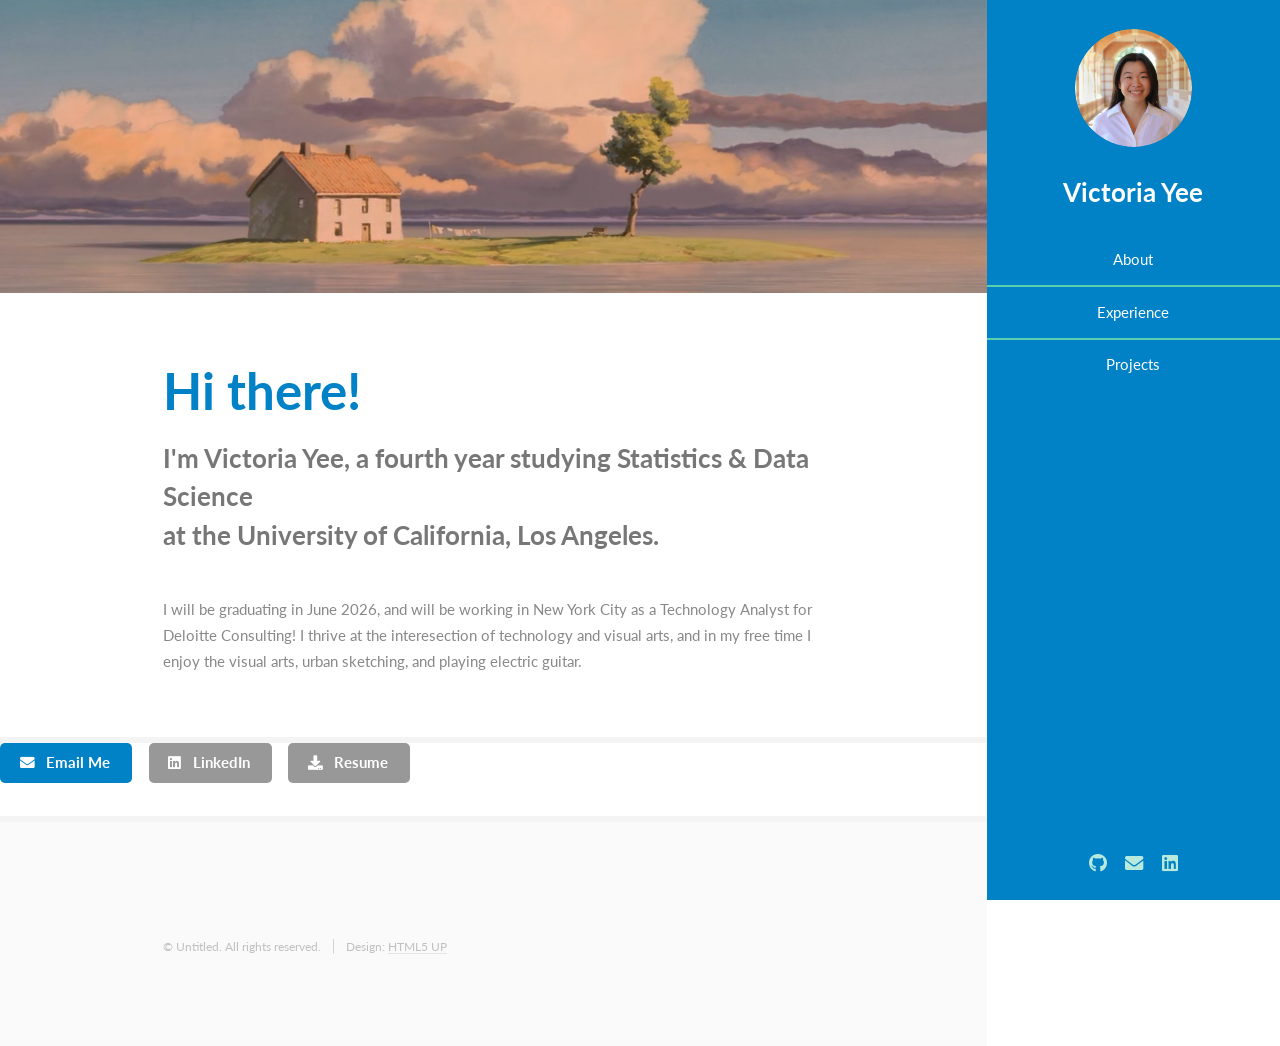
==== index.html @ 264a5ef3 "Refactor index.html structure and content" ====
<!DOCTYPE HTML>

<html>
	<head>
		<title>Victoria Yee</title>
		<meta charset="utf-8" />
		<meta name="viewport" content="width=device-width, initial-scale=1, user-scalable=no" />
		<link rel="stylesheet" href="assets/css/main.css" />
	</head>
	<body class="is-preload">

		<!-- Header -->
			<section id="header">
				<header>
					<span class="image avatar"><img src="images/ucla headshot.jpg" alt="" /></span>
					<h1 id="logo"><a href="#">Victoria Yee</a></h1>
					
				</header>
				<nav id="nav">
				    <ul>
				        <li><a href="index.html">About</a></li>
				        <li><a href="experience.html">Experience</a></li>
				        <li><a href="projects.html">Projects</a></li>
				    </ul>
				</nav>
				<footer>
    <ul class="icons">
        <li>
            <a href="https://github.com/victoria-yee" class="icon brands fa-github" target="_blank">
                <span class="label">GitHub</span>
            </a>
        </li>

        <li>
            <a href="mailto:vnyee16@g.ucla.edu" class="icon solid fa-envelope">
                <span class="label">Email</span>
            </a>
        </li>

        <li>
            <a href="https://www.linkedin.com/in/victorianicoleyee/" class="icon brands fa-linkedin" target="_blank">
                <span class="label">LinkedIn</span>
            </a>
        </li>
    </ul>
</footer>
			</section>

		<!-- Wrapper -->
			<div id="wrapper">

				<!-- Main -->
					<div id="main">

						<!-- One -->
							<section id="one">
								<div class="image main" data-position="center">
									<img src="images/house.png" alt="" />
								</div>
								<div class="container">
									<header class="major">
										<h2>Hi there!</h2>
										<p>I'm Victoria Yee, a fourth year studying Statistics & Data Science<br />
										at the University of California, Los Angeles. </p>
									</header>
									<p>I will be graduating in June 2026, and will be working in New York City as a Technology Analyst for Deloitte Consulting! I thrive at the interesection of technology and visual arts, and in my free time I enjoy the visual arts, urban sketching, and playing electric guitar.</p>
								</div>
							</section>
						
						<section id="buttons">
						<ul class="actions">
						    <li>
						        <a href="mailto:vnyee16@g.ucla.edu" class="button primary icon solid fa-envelope">
						            Email Me
						        </a>
						    </li>
						
						    <li>
						        <a href="https://www.linkedin.com/in/victorianicoleyee/" 
						           class="button icon brands fa-linkedin" 
						           target="_blank">
						            LinkedIn
						        </a>
						    </li>
						
						    <li>
						        <a href="assets/resume/Victoria_Yee_Resume.pdf" 
						           class="button icon solid fa-download" 
						           download>
						            Resume
						        </a>
						    </li>
						</ul>
						</section>

				<!-- Footer -->
					<section id="footer">
						<div class="container">
							<ul class="copyright">
								<li>&copy; Untitled. All rights reserved.</li><li>Design: <a href="http://html5up.net">HTML5 UP</a></li>
							</ul>
						</div>
					</section>

			</div>

		<!-- Scripts -->
			<script src="assets/js/jquery.min.js"></script>
			<script src="assets/js/jquery.scrollex.min.js"></script>
			<script src="assets/js/jquery.scrolly.min.js"></script>
			<script src="assets/js/browser.min.js"></script>
			<script src="assets/js/breakpoints.min.js"></script>
			<script src="assets/js/util.js"></script>
			<script src="assets/js/main.js"></script>

	</body>

</html>
---- assets/css/main.css ----
@import url("fontawesome-all.min.css");
@import url("https://fonts.googleapis.com/css?family=Lato:400,400italic,700,700italic|Source+Code+Pro:400");

/*
	Read Only by HTML5 UP
	html5up.net | @ajlkn
	Free for personal and commercial use under the CCA 3.0 license (html5up.net/license)
*/

html, body, div, span, applet, object,
iframe, h1, h2, h3, h4, h5, h6, p, blockquote,
pre, a, abbr, acronym, address, big, cite,
code, del, dfn, em, img, ins, kbd, q, s, samp,
small, strike, strong, sub, sup, tt, var, b,
u, i, center, dl, dt, dd, ol, ul, li, fieldset,
form, label, legend, table, caption, tbody,
tfoot, thead, tr, th, td, article, aside,
canvas, details, embed, figure, figcaption,
footer, header, hgroup, menu, nav, output, ruby,
section, summary, time, mark, audio, video {
	margin: 0;
	padding: 0;
	border: 0;
	font-size: 100%;
	font: inherit;
	vertical-align: baseline;}

article, aside, details, figcaption, figure,
footer, header, hgroup, menu, nav, section {
	display: block;}

body {
	line-height: 1;
}

ol, ul {
	list-style: none;
}

blockquote, q {
	quotes: none;
}

	blockquote:before, blockquote:after, q:before, q:after {
		content: '';
		content: none;
	}

table {
	border-collapse: collapse;
	border-spacing: 0;
}

body {
	-webkit-text-size-adjust: none;
}

mark {
	background-color: transparent;
	color: inherit;
}

input::-moz-focus-inner {
	border: 0;
	padding: 0;
}

input, select, textarea {
	-moz-appearance: none;
	-webkit-appearance: none;
	-ms-appearance: none;
	appearance: none;
}

/* Basic */

	html {
		box-sizing: border-box;
	}

	*, *:before, *:after {
		box-sizing: inherit;
	}

	body {
		background: #fff;
	}

		body.is-preload *, body.is-preload *:before, body.is-preload *:after {
			-moz-animation: none !important;
			-webkit-animation: none !important;
			-ms-animation: none !important;
			animation: none !important;
			-moz-transition: none !important;
			-webkit-transition: none !important;
			-ms-transition: none !important;
			transition: none !important;
		}

	body, input, select, textarea {
		color: #888;
		font-family: "Lato", sans-serif;
		font-size: 16pt;
		font-weight: 400;
		line-height: 1.75em;
	}

	a {
		-moz-transition: color 0.2s ease-in-out, border-color 0.2s ease-in-out;
		-webkit-transition: color 0.2s ease-in-out, border-color 0.2s ease-in-out;
		-ms-transition: color 0.2s ease-in-out, border-color 0.2s ease-in-out;
		transition: color 0.2s ease-in-out, border-color 0.2s ease-in-out;
		border-bottom: solid 1px #e4e4e4;
		color: inherit;
		text-decoration: none;
	}

		a:hover {
			border-bottom-color: transparent;
			color: #0181c6 !important;
		}

	strong, b {
		color: #777;
		font-weight: 700;
	}

	em, i {
		font-style: italic;
	}

	p {
		margin: 0 0 2.25em 0;
	}

	h1, h2, h3, h4, h5, h6 {
		color: #2aa4d2;
		font-weight: 700;
		line-height: 1em;
		margin: 0 0 0.5625em 0;
	}

		h1 a, h2 a, h3 a, h4 a, h5 a, h6 a {
			border: 0;
			color: inherit;
			text-decoration: none;
		}

	h2 {
		font-size: 2em;
		line-height: 1.5em;
	}

	h3 {
		font-size: 1.75em;
		line-height: 1.5em;
	}

	h4 {
		font-size: 1.25em;
		line-height: 1.5em;
	}

	h5 {
		font-size: 0.9em;
		line-height: 1.5em;
	}

	h6 {
		font-size: 0.7em;
		line-height: 1.5em;
	}

	sub {
		font-size: 0.8em;
		position: relative;
		top: 0.5em;
	}

	sup {
		font-size: 0.8em;
		position: relative;
		top: -0.5em;
	}

	hr {
		border: 0;
		border-bottom: solid 2px #f4f4f4;
		margin: 2.25em 0;
	}

		hr.major {
			margin: 3.375em 0;
		}

	blockquote {
		border-left: solid 8px #e4e4e4;
		font-style: italic;
		margin: 0 0 2.25em 0;
		padding: 0.5em 0 0.5em 2em;
	}

	code {
		background: #555;
		border-radius: 5px;
		color: #fff;
		font-family: "Source Code Pro", monospace;
		font-size: 0.9em;
		margin: 0 0.25em;
		padding: 0.25em 0.65em;
	}

	pre {
		font-family: "Source Code Pro", monospace;
		font-size: 0.9em;
		margin: 0 0 2.25em 0;
	}

		pre code {
			-webkit-overflow-scrolling: touch;
			display: block;
			line-height: 1.5em;
			overflow-x: auto;
			padding: 1em 1.5em;
		}

	.align-left {
		text-align: left;
	}

	.align-center {
		text-align: center;
	}

	.align-right {
		text-align: right;
	}

/* Row */

	.row {
		display: flex;
		flex-wrap: wrap;
		box-sizing: border-box;
		align-items: stretch;
	}

		.row > * {
			box-sizing: border-box;
		}

		.row.gtr-uniform > * > :last-child {
			margin-bottom: 0;
		}

		.row.aln-left {
			justify-content: flex-start;
		}

		.row.aln-center {
			justify-content: center;
		}

		.row.aln-right {
			justify-content: flex-end;
		}

		.row.aln-top {
			align-items: flex-start;
		}

		.row.aln-middle {
			align-items: center;
		}

		.row.aln-bottom {
			align-items: flex-end;
		}

		.row > .imp {
			order: -1;
		}

		.row > .col-1 {
			width: 8.33333%;
		}

		.row > .off-1 {
			margin-left: 8.33333%;
		}

		.row > .col-2 {
			width: 16.66667%;
		}

		.row > .off-2 {
			margin-left: 16.66667%;
		}

		.row > .col-3 {
			width: 25%;
		}

		.row > .off-3 {
			margin-left: 25%;
		}

		.row > .col-4 {
			width: 33.33333%;
		}

		.row > .off-4 {
			margin-left: 33.33333%;
		}

		.row > .col-5 {
			width: 41.66667%;
		}

		.row > .off-5 {
			margin-left: 41.66667%;
		}

		.row > .col-6 {
			width: 50%;
		}

		.row > .off-6 {
			margin-left: 50%;
		}

		.row > .col-7 {
			width: 58.33333%;
		}

		.row > .off-7 {
			margin-left: 58.33333%;
		}

		.row > .col-8 {
			width: 66.66667%;
		}

		.row > .off-8 {
			margin-left: 66.66667%;
		}

		.row > .col-9 {
			width: 75%;
		}

		.row > .off-9 {
			margin-left: 75%;
		}

		.row > .col-10 {
			width: 83.33333%;
		}

		.row > .off-10 {
			margin-left: 83.33333%;
		}

		.row > .col-11 {
			width: 91.66667%;
		}

		.row > .off-11 {
			margin-left: 91.66667%;
		}

		.row > .col-12 {
			width: 100%;
		}

		.row > .off-12 {
			margin-left: 100%;
		}

		.row.gtr-0 {
			margin-top: 0;
			margin-left: 0em;
		}

			.row.gtr-0 > * {
				padding: 0 0 0 0em;
			}

			.row.gtr-0.gtr-uniform {
				margin-top: 0em;
			}

				.row.gtr-0.gtr-uniform > * {
					padding-top: 0em;
				}

		.row.gtr-25 {
			margin-top: 0;
			margin-left: -0.5em;
		}

			.row.gtr-25 > * {
				padding: 0 0 0 0.5em;
			}

			.row.gtr-25.gtr-uniform {
				margin-top: -0.5em;
			}

				.row.gtr-25.gtr-uniform > * {
					padding-top: 0.5em;
				}

		.row.gtr-50 {
			margin-top: 0;
			margin-left: -1em;
		}

			.row.gtr-50 > * {
				padding: 0 0 0 1em;
			}

			.row.gtr-50.gtr-uniform {
				margin-top: -1em;
			}

				.row.gtr-50.gtr-uniform > * {
					padding-top: 1em;
				}

		.row {
			margin-top: 0;
			margin-left: -2em;
		}

			.row > * {
				padding: 0 0 0 2em;
			}

			.row.gtr-uniform {
				margin-top: -2em;
			}

				.row.gtr-uniform > * {
					padding-top: 2em;
				}

		.row.gtr-150 {
			margin-top: 0;
			margin-left: -3em;
		}

			.row.gtr-150 > * {
				padding: 0 0 0 3em;
			}

			.row.gtr-150.gtr-uniform {
				margin-top: -3em;
			}

				.row.gtr-150.gtr-uniform > * {
					padding-top: 3em;
				}

		.row.gtr-200 {
			margin-top: 0;
			margin-left: -4em;
		}

			.row.gtr-200 > * {
				padding: 0 0 0 4em;
			}

			.row.gtr-200.gtr-uniform {
				margin-top: -4em;
			}

				.row.gtr-200.gtr-uniform > * {
					padding-top: 4em;
				}

		@media screen and (max-width: 1680px) {

			.row {
				display: flex;
				flex-wrap: wrap;
				box-sizing: border-box;
				align-items: stretch;
			}

				.row > * {
					box-sizing: border-box;
				}

				.row.gtr-uniform > * > :last-child {
					margin-bottom: 0;
				}

				.row.aln-left {
					justify-content: flex-start;
				}

				.row.aln-center {
					justify-content: center;
				}

				.row.aln-right {
					justify-content: flex-end;
				}

				.row.aln-top {
					align-items: flex-start;
				}

				.row.aln-middle {
					align-items: center;
				}

				.row.aln-bottom {
					align-items: flex-end;
				}

				.row > .imp-xlarge {
					order: -1;
				}

				.row > .col-1-xlarge {
					width: 8.33333%;
				}

				.row > .off-1-xlarge {
					margin-left: 8.33333%;
				}

				.row > .col-2-xlarge {
					width: 16.66667%;
				}

				.row > .off-2-xlarge {
					margin-left: 16.66667%;
				}

				.row > .col-3-xlarge {
					width: 25%;
				}

				.row > .off-3-xlarge {
					margin-left: 25%;
				}

				.row > .col-4-xlarge {
					width: 33.33333%;
				}

				.row > .off-4-xlarge {
					margin-left: 33.33333%;
				}

				.row > .col-5-xlarge {
					width: 41.66667%;
				}

				.row > .off-5-xlarge {
					margin-left: 41.66667%;
				}

				.row > .col-6-xlarge {
					width: 50%;
				}

				.row > .off-6-xlarge {
					margin-left: 50%;
				}

				.row > .col-7-xlarge {
					width: 58.33333%;
				}

				.row > .off-7-xlarge {
					margin-left: 58.33333%;
				}

				.row > .col-8-xlarge {
					width: 66.66667%;
				}

				.row > .off-8-xlarge {
					margin-left: 66.66667%;
				}

				.row > .col-9-xlarge {
					width: 75%;
				}

				.row > .off-9-xlarge {
					margin-left: 75%;
				}

				.row > .col-10-xlarge {
					width: 83.33333%;
				}

				.row > .off-10-xlarge {
					margin-left: 83.33333%;
				}

				.row > .col-11-xlarge {
					width: 91.66667%;
				}

				.row > .off-11-xlarge {
					margin-left: 91.66667%;
				}

				.row > .col-12-xlarge {
					width: 100%;
				}

				.row > .off-12-xlarge {
					margin-left: 100%;
				}

				.row.gtr-0 {
					margin-top: 0;
					margin-left: 0em;
				}

					.row.gtr-0 > * {
						padding: 0 0 0 0em;
					}

					.row.gtr-0.gtr-uniform {
						margin-top: 0em;
					}

						.row.gtr-0.gtr-uniform > * {
							padding-top: 0em;
						}

				.row.gtr-25 {
					margin-top: 0;
					margin-left: -0.5em;
				}

					.row.gtr-25 > * {
						padding: 0 0 0 0.5em;
					}

					.row.gtr-25.gtr-uniform {
						margin-top: -0.5em;
					}

						.row.gtr-25.gtr-uniform > * {
							padding-top: 0.5em;
						}

				.row.gtr-50 {
					margin-top: 0;
					margin-left: -1em;
				}

					.row.gtr-50 > * {
						padding: 0 0 0 1em;
					}

					.row.gtr-50.gtr-uniform {
						margin-top: -1em;
					}

						.row.gtr-50.gtr-uniform > * {
							padding-top: 1em;
						}

				.row {
					margin-top: 0;
					margin-left: -2em;
				}

					.row > * {
						padding: 0 0 0 2em;
					}

					.row.gtr-uniform {
						margin-top: -2em;
					}

						.row.gtr-uniform > * {
							padding-top: 2em;
						}

				.row.gtr-150 {
					margin-top: 0;
					margin-left: -3em;
				}

					.row.gtr-150 > * {
						padding: 0 0 0 3em;
					}

					.row.gtr-150.gtr-uniform {
						margin-top: -3em;
					}

						.row.gtr-150.gtr-uniform > * {
							padding-top: 3em;
						}

				.row.gtr-200 {
					margin-top: 0;
					margin-left: -4em;
				}

					.row.gtr-200 > * {
						padding: 0 0 0 4em;
					}

					.row.gtr-200.gtr-uniform {
						margin-top: -4em;
					}

						.row.gtr-200.gtr-uniform > * {
							padding-top: 4em;
						}

		}

		@media screen and (max-width: 1280px) {

			.row {
				display: flex;
				flex-wrap: wrap;
				box-sizing: border-box;
				align-items: stretch;
			}

				.row > * {
					box-sizing: border-box;
				}

				.row.gtr-uniform > * > :last-child {
					margin-bottom: 0;
				}

				.row.aln-left {
					justify-content: flex-start;
				}

				.row.aln-center {
					justify-content: center;
				}

				.row.aln-right {
					justify-content: flex-end;
				}

				.row.aln-top {
					align-items: flex-start;
				}

				.row.aln-middle {
					align-items: center;
				}

				.row.aln-bottom {
					align-items: flex-end;
				}

				.row > .imp-large {
					order: -1;
				}

				.row > .col-1-large {
					width: 8.33333%;
				}

				.row > .off-1-large {
					margin-left: 8.33333%;
				}

				.row > .col-2-large {
					width: 16.66667%;
				}

				.row > .off-2-large {
					margin-left: 16.66667%;
				}

				.row > .col-3-large {
					width: 25%;
				}

				.row > .off-3-large {
					margin-left: 25%;
				}

				.row > .col-4-large {
					width: 33.33333%;
				}

				.row > .off-4-large {
					margin-left: 33.33333%;
				}

				.row > .col-5-large {
					width: 41.66667%;
				}

				.row > .off-5-large {
					margin-left: 41.66667%;
				}

				.row > .col-6-large {
					width: 50%;
				}

				.row > .off-6-large {
					margin-left: 50%;
				}

				.row > .col-7-large {
					width: 58.33333%;
				}

				.row > .off-7-large {
					margin-left: 58.33333%;
				}

				.row > .col-8-large {
					width: 66.66667%;
				}

				.row > .off-8-large {
					margin-left: 66.66667%;
				}

				.row > .col-9-large {
					width: 75%;
				}

				.row > .off-9-large {
					margin-left: 75%;
				}

				.row > .col-10-large {
					width: 83.33333%;
				}

				.row > .off-10-large {
					margin-left: 83.33333%;
				}

				.row > .col-11-large {
					width: 91.66667%;
				}

				.row > .off-11-large {
					margin-left: 91.66667%;
				}

				.row > .col-12-large {
					width: 100%;
				}

				.row > .off-12-large {
					margin-left: 100%;
				}

				.row.gtr-0 {
					margin-top: 0;
					margin-left: 0em;
				}

					.row.gtr-0 > * {
						padding: 0 0 0 0em;
					}

					.row.gtr-0.gtr-uniform {
						margin-top: 0em;
					}

						.row.gtr-0.gtr-uniform > * {
							padding-top: 0em;
						}

				.row.gtr-25 {
					margin-top: 0;
					margin-left: -0.375em;
				}

					.row.gtr-25 > * {
						padding: 0 0 0 0.375em;
					}

					.row.gtr-25.gtr-uniform {
						margin-top: -0.375em;
					}

						.row.gtr-25.gtr-uniform > * {
							padding-top: 0.375em;
						}

				.row.gtr-50 {
					margin-top: 0;
					margin-left: -0.75em;
				}

					.row.gtr-50 > * {
						padding: 0 0 0 0.75em;
					}

					.row.gtr-50.gtr-uniform {
						margin-top: -0.75em;
					}

						.row.gtr-50.gtr-uniform > * {
							padding-top: 0.75em;
						}

				.row {
					margin-top: 0;
					margin-left: -1.5em;
				}

					.row > * {
						padding: 0 0 0 1.5em;
					}

					.row.gtr-uniform {
						margin-top: -1.5em;
					}

						.row.gtr-uniform > * {
							padding-top: 1.5em;
						}

				.row.gtr-150 {
					margin-top: 0;
					margin-left: -2.25em;
				}

					.row.gtr-150 > * {
						padding: 0 0 0 2.25em;
					}

					.row.gtr-150.gtr-uniform {
						margin-top: -2.25em;
					}

						.row.gtr-150.gtr-uniform > * {
							padding-top: 2.25em;
						}

				.row.gtr-200 {
					margin-top: 0;
					margin-left: -3em;
				}

					.row.gtr-200 > * {
						padding: 0 0 0 3em;
					}

					.row.gtr-200.gtr-uniform {
						margin-top: -3em;
					}

						.row.gtr-200.gtr-uniform > * {
							padding-top: 3em;
						}

		}

		@media screen and (max-width: 1024px) {

			.row {
				display: flex;
				flex-wrap: wrap;
				box-sizing: border-box;
				align-items: stretch;
			}

				.row > * {
					box-sizing: border-box;
				}

				.row.gtr-uniform > * > :last-child {
					margin-bottom: 0;
				}

				.row.aln-left {
					justify-content: flex-start;
				}

				.row.aln-center {
					justify-content: center;
				}

				.row.aln-right {
					justify-content: flex-end;
				}

				.row.aln-top {
					align-items: flex-start;
				}

				.row.aln-middle {
					align-items: center;
				}

				.row.aln-bottom {
					align-items: flex-end;
				}

				.row > .imp-medium {
					order: -1;
				}

				.row > .col-1-medium {
					width: 8.33333%;
				}

				.row > .off-1-medium {
					margin-left: 8.33333%;
				}

				.row > .col-2-medium {
					width: 16.66667%;
				}

				.row > .off-2-medium {
					margin-left: 16.66667%;
				}

				.row > .col-3-medium {
					width: 25%;
				}

				.row > .off-3-medium {
					margin-left: 25%;
				}

				.row > .col-4-medium {
					width: 33.33333%;
				}

				.row > .off-4-medium {
					margin-left: 33.33333%;
				}

				.row > .col-5-medium {
					width: 41.66667%;
				}

				.row > .off-5-medium {
					margin-left: 41.66667%;
				}

				.row > .col-6-medium {
					width: 50%;
				}

				.row > .off-6-medium {
					margin-left: 50%;
				}

				.row > .col-7-medium {
					width: 58.33333%;
				}

				.row > .off-7-medium {
					margin-left: 58.33333%;
				}

				.row > .col-8-medium {
					width: 66.66667%;
				}

				.row > .off-8-medium {
					margin-left: 66.66667%;
				}

				.row > .col-9-medium {
					width: 75%;
				}

				.row > .off-9-medium {
					margin-left: 75%;
				}

				.row > .col-10-medium {
					width: 83.33333%;
				}

				.row > .off-10-medium {
					margin-left: 83.33333%;
				}

				.row > .col-11-medium {
					width: 91.66667%;
				}

				.row > .off-11-medium {
					margin-left: 91.66667%;
				}

				.row > .col-12-medium {
					width: 100%;
				}

				.row > .off-12-medium {
					margin-left: 100%;
				}

				.row.gtr-0 {
					margin-top: 0;
					margin-left: 0em;
				}

					.row.gtr-0 > * {
						padding: 0 0 0 0em;
					}

					.row.gtr-0.gtr-uniform {
						margin-top: 0em;
					}

						.row.gtr-0.gtr-uniform > * {
							padding-top: 0em;
						}

				.row.gtr-25 {
					margin-top: 0;
					margin-left: -0.375em;
				}

					.row.gtr-25 > * {
						padding: 0 0 0 0.375em;
					}

					.row.gtr-25.gtr-uniform {
						margin-top: -0.375em;
					}

						.row.gtr-25.gtr-uniform > * {
							padding-top: 0.375em;
						}

				.row.gtr-50 {
					margin-top: 0;
					margin-left: -0.75em;
				}

					.row.gtr-50 > * {
						padding: 0 0 0 0.75em;
					}

					.row.gtr-50.gtr-uniform {
						margin-top: -0.75em;
					}

						.row.gtr-50.gtr-uniform > * {
							padding-top: 0.75em;
						}

				.row {
					margin-top: 0;
					margin-left: -1.5em;
				}

					.row > * {
						padding: 0 0 0 1.5em;
					}

					.row.gtr-uniform {
						margin-top: -1.5em;
					}

						.row.gtr-uniform > * {
							padding-top: 1.5em;
						}

				.row.gtr-150 {
					margin-top: 0;
					margin-left: -2.25em;
				}

					.row.gtr-150 > * {
						padding: 0 0 0 2.25em;
					}

					.row.gtr-150.gtr-uniform {
						margin-top: -2.25em;
					}

						.row.gtr-150.gtr-uniform > * {
							padding-top: 2.25em;
						}

				.row.gtr-200 {
					margin-top: 0;
					margin-left: -3em;
				}

					.row.gtr-200 > * {
						padding: 0 0 0 3em;
					}

					.row.gtr-200.gtr-uniform {
						margin-top: -3em;
					}

						.row.gtr-200.gtr-uniform > * {
							padding-top: 3em;
						}

		}

		@media screen and (max-width: 736px) {

			.row {
				display: flex;
				flex-wrap: wrap;
				box-sizing: border-box;
				align-items: stretch;
			}

				.row > * {
					box-sizing: border-box;
				}

				.row.gtr-uniform > * > :last-child {
					margin-bottom: 0;
				}

				.row.aln-left {
					justify-content: flex-start;
				}

				.row.aln-center {
					justify-content: center;
				}

				.row.aln-right {
					justify-content: flex-end;
				}

				.row.aln-top {
					align-items: flex-start;
				}

				.row.aln-middle {
					align-items: center;
				}

				.row.aln-bottom {
					align-items: flex-end;
				}

				.row > .imp-small {
					order: -1;
				}

				.row > .col-1-small {
					width: 8.33333%;
				}

				.row > .off-1-small {
					margin-left: 8.33333%;
				}

				.row > .col-2-small {
					width: 16.66667%;
				}

				.row > .off-2-small {
					margin-left: 16.66667%;
				}

				.row > .col-3-small {
					width: 25%;
				}

				.row > .off-3-small {
					margin-left: 25%;
				}

				.row > .col-4-small {
					width: 33.33333%;
				}

				.row > .off-4-small {
					margin-left: 33.33333%;
				}

				.row > .col-5-small {
					width: 41.66667%;
				}

				.row > .off-5-small {
					margin-left: 41.66667%;
				}

				.row > .col-6-small {
					width: 50%;
				}

				.row > .off-6-small {
					margin-left: 50%;
				}

				.row > .col-7-small {
					width: 58.33333%;
				}

				.row > .off-7-small {
					margin-left: 58.33333%;
				}

				.row > .col-8-small {
					width: 66.66667%;
				}

				.row > .off-8-small {
					margin-left: 66.66667%;
				}

				.row > .col-9-small {
					width: 75%;
				}

				.row > .off-9-small {
					margin-left: 75%;
				}

				.row > .col-10-small {
					width: 83.33333%;
				}

				.row > .off-10-small {
					margin-left: 83.33333%;
				}

				.row > .col-11-small {
					width: 91.66667%;
				}

				.row > .off-11-small {
					margin-left: 91.66667%;
				}

				.row > .col-12-small {
					width: 100%;
				}

				.row > .off-12-small {
					margin-left: 100%;
				}

				.row.gtr-0 {
					margin-top: 0;
					margin-left: 0em;
				}

					.row.gtr-0 > * {
						padding: 0 0 0 0em;
					}

					.row.gtr-0.gtr-uniform {
						margin-top: 0em;
					}

						.row.gtr-0.gtr-uniform > * {
							padding-top: 0em;
						}

				.row.gtr-25 {
					margin-top: 0;
					margin-left: -0.3125em;
				}

					.row.gtr-25 > * {
						padding: 0 0 0 0.3125em;
					}

					.row.gtr-25.gtr-uniform {
						margin-top: -0.3125em;
					}

						.row.gtr-25.gtr-uniform > * {
							padding-top: 0.3125em;
						}

				.row.gtr-50 {
					margin-top: 0;
					margin-left: -0.625em;
				}

					.row.gtr-50 > * {
						padding: 0 0 0 0.625em;
					}

					.row.gtr-50.gtr-uniform {
						margin-top: -0.625em;
					}

						.row.gtr-50.gtr-uniform > * {
							padding-top: 0.625em;
						}

				.row {
					margin-top: 0;
					margin-left: -1.25em;
				}

					.row > * {
						padding: 0 0 0 1.25em;
					}

					.row.gtr-uniform {
						margin-top: -1.25em;
					}

						.row.gtr-uniform > * {
							padding-top: 1.25em;
						}

				.row.gtr-150 {
					margin-top: 0;
					margin-left: -1.875em;
				}

					.row.gtr-150 > * {
						padding: 0 0 0 1.875em;
					}

					.row.gtr-150.gtr-uniform {
						margin-top: -1.875em;
					}

						.row.gtr-150.gtr-uniform > * {
							padding-top: 1.875em;
						}

				.row.gtr-200 {
					margin-top: 0;
					margin-left: -2.5em;
				}

					.row.gtr-200 > * {
						padding: 0 0 0 2.5em;
					}

					.row.gtr-200.gtr-uniform {
						margin-top: -2.5em;
					}

						.row.gtr-200.gtr-uniform > * {
							padding-top: 2.5em;
						}

		}

		@media screen and (max-width: 480px) {

			.row {
				display: flex;
				flex-wrap: wrap;
				box-sizing: border-box;
				align-items: stretch;
			}

				.row > * {
					box-sizing: border-box;
				}

				.row.gtr-uniform > * > :last-child {
					margin-bottom: 0;
				}

				.row.aln-left {
					justify-content: flex-start;
				}

				.row.aln-center {
					justify-content: center;
				}

				.row.aln-right {
					justify-content: flex-end;
				}

				.row.aln-top {
					align-items: flex-start;
				}

				.row.aln-middle {
					align-items: center;
				}

				.row.aln-bottom {
					align-items: flex-end;
				}

				.row > .imp-xsmall {
					order: -1;
				}

				.row > .col-1-xsmall {
					width: 8.33333%;
				}

				.row > .off-1-xsmall {
					margin-left: 8.33333%;
				}

				.row > .col-2-xsmall {
					width: 16.66667%;
				}

				.row > .off-2-xsmall {
					margin-left: 16.66667%;
				}

				.row > .col-3-xsmall {
					width: 25%;
				}

				.row > .off-3-xsmall {
					margin-left: 25%;
				}

				.row > .col-4-xsmall {
					width: 33.33333%;
				}

				.row > .off-4-xsmall {
					margin-left: 33.33333%;
				}

				.row > .col-5-xsmall {
					width: 41.66667%;
				}

				.row > .off-5-xsmall {
					margin-left: 41.66667%;
				}

				.row > .col-6-xsmall {
					width: 50%;
				}

				.row > .off-6-xsmall {
					margin-left: 50%;
				}

				.row > .col-7-xsmall {
					width: 58.33333%;
				}

				.row > .off-7-xsmall {
					margin-left: 58.33333%;
				}

				.row > .col-8-xsmall {
					width: 66.66667%;
				}

				.row > .off-8-xsmall {
					margin-left: 66.66667%;
				}

				.row > .col-9-xsmall {
					width: 75%;
				}

				.row > .off-9-xsmall {
					margin-left: 75%;
				}

				.row > .col-10-xsmall {
					width: 83.33333%;
				}

				.row > .off-10-xsmall {
					margin-left: 83.33333%;
				}

				.row > .col-11-xsmall {
					width: 91.66667%;
				}

				.row > .off-11-xsmall {
					margin-left: 91.66667%;
				}

				.row > .col-12-xsmall {
					width: 100%;
				}

				.row > .off-12-xsmall {
					margin-left: 100%;
				}

				.row.gtr-0 {
					margin-top: 0;
					margin-left: 0em;
				}

					.row.gtr-0 > * {
						padding: 0 0 0 0em;
					}

					.row.gtr-0.gtr-uniform {
						margin-top: 0em;
					}

						.row.gtr-0.gtr-uniform > * {
							padding-top: 0em;
						}

				.row.gtr-25 {
					margin-top: 0;
					margin-left: -0.3125em;
				}

					.row.gtr-25 > * {
						padding: 0 0 0 0.3125em;
					}

					.row.gtr-25.gtr-uniform {
						margin-top: -0.3125em;
					}

						.row.gtr-25.gtr-uniform > * {
							padding-top: 0.3125em;
						}

				.row.gtr-50 {
					margin-top: 0;
					margin-left: -0.625em;
				}

					.row.gtr-50 > * {
						padding: 0 0 0 0.625em;
					}

					.row.gtr-50.gtr-uniform {
						margin-top: -0.625em;
					}

						.row.gtr-50.gtr-uniform > * {
							padding-top: 0.625em;
						}

				.row {
					margin-top: 0;
					margin-left: -1.25em;
				}

					.row > * {
						padding: 0 0 0 1.25em;
					}

					.row.gtr-uniform {
						margin-top: -1.25em;
					}

						.row.gtr-uniform > * {
							padding-top: 1.25em;
						}

				.row.gtr-150 {
					margin-top: 0;
					margin-left: -1.875em;
				}

					.row.gtr-150 > * {
						padding: 0 0 0 1.875em;
					}

					.row.gtr-150.gtr-uniform {
						margin-top: -1.875em;
					}

						.row.gtr-150.gtr-uniform > * {
							padding-top: 1.875em;
						}

				.row.gtr-200 {
					margin-top: 0;
					margin-left: -2.5em;
				}

					.row.gtr-200 > * {
						padding: 0 0 0 2.5em;
					}

					.row.gtr-200.gtr-uniform {
						margin-top: -2.5em;
					}

						.row.gtr-200.gtr-uniform > * {
							padding-top: 2.5em;
						}

		}

/* Container */

	.container {
		margin: 0 auto;
		max-width: calc(100% - 4.5em);
		width: 45em;
	}

		.container.xsmall {
			width: 11.25em;
		}

		.container.small {
			width: 22.5em;
		}

		.container.medium {
			width: 33.75em;
		}

		.container.large {
			width: 56.25em;
		}

		.container.xlarge {
			width: 67.5em;
		}

		.container.max {
			width: 100%;
		}

		@media screen and (max-width: 1024px) {

			.container {
				width: 100% !important;
			}

		}

		@media screen and (max-width: 480px) {

			.container {
				max-width: calc(100% - 3.375em);
			}

		}

/* Section/Article */

	section.special, article.special {
		text-align: center;
	}

	header p {
		color: #aaa;
		position: relative;
		margin: 0 0 1.6875em 0;
	}

	header h2 + p {
		font-size: 1.25em;
		margin-top: -0.5em;
		line-height: 1.5em;
	}

	header h3 + p {
		font-size: 1.1em;
		margin-top: -0.35em;
		line-height: 1.5em;
	}

	header h4 + p,
	header h5 + p,
	header h6 + p {
		font-size: 0.9em;
		margin-top: -0.25em;
		line-height: 1.5em;
	}

	header.major h2 {
		color: #0181c6;
		font-size: 3.5em;
	}

		header.major h2 + p {
			color: #777;
			font-size: 1.75em;
			font-weight: 700;
			margin-top: -0.75em;
		}

/* Form */

	form {
		margin: 0 0 2.25em 0;
	}

	label {
		color: #777;
		display: block;
		font-size: 0.9em;
		font-weight: 700;
		margin: 0 0 1.125em 0;
	}

	input::-moz-focus-inner {
		border: 0;
		padding: 0;
	}

	input[type="text"],
	input[type="password"],
	input[type="email"],
	select,
	textarea {
		-moz-appearance: none;
		-webkit-appearance: none;
		-ms-appearance: none;
		appearance: none;
		border-radius: 5px;
		border: none;
		border: solid 2px #e4e4e4;
		color: inherit;
		display: block;
		outline: 0;
		padding: 0 1em;
		text-decoration: none;
		width: 100%;
	}

		input[type="text"]:invalid,
		input[type="password"]:invalid,
		input[type="email"]:invalid,
		select:invalid,
		textarea:invalid {
			box-shadow: none;
		}

		input[type="text"]:focus,
		input[type="password"]:focus,
		input[type="email"]:focus,
		select:focus,
		textarea:focus {
			border-color: #0181c6;
		}

	select {
		background-image: url("data:image/svg+xml;charset=utf8,%3Csvg xmlns='http://www.w3.org/2000/svg' width='40' height='40' preserveAspectRatio='none' viewBox='0 0 40 40'%3E%3Cpath d='M9.4,12.3l10.4,10.4l10.4-10.4c0.2-0.2,0.5-0.4,0.9-0.4c0.3,0,0.6,0.1,0.9,0.4l3.3,3.3c0.2,0.2,0.4,0.5,0.4,0.9 c0,0.4-0.1,0.6-0.4,0.9L20.7,31.9c-0.2,0.2-0.5,0.4-0.9,0.4c-0.3,0-0.6-0.1-0.9-0.4L4.3,17.3c-0.2-0.2-0.4-0.5-0.4-0.9 c0-0.4,0.1-0.6,0.4-0.9l3.3-3.3c0.2-0.2,0.5-0.4,0.9-0.4S9.1,12.1,9.4,12.3z' fill='%23e4e4e4' /%3E%3C/svg%3E");
		background-size: 1.25em;
		background-repeat: no-repeat;
		background-position: calc(100% - 1em) center;
		height: 2.75em;
		padding-right: 2.75em;
		text-overflow: ellipsis;
	}

		select option {
			color: #777;
			background: #fff;
		}

		select:focus::-ms-value {
			background-color: transparent;
		}

		select::-ms-expand {
			display: none;
		}

	input[type="text"],
	input[type="password"],
	input[type="email"],
	select {
		height: 2.75em;
	}

	textarea {
		padding: 0.75em 1em;
	}

	input[type="checkbox"],
	input[type="radio"] {
		-moz-appearance: none;
		-webkit-appearance: none;
		-ms-appearance: none;
		appearance: none;
		display: block;
		float: left;
		margin-right: -2em;
		opacity: 0;
		width: 1em;
		z-index: -1;
	}

		input[type="checkbox"] + label,
		input[type="radio"] + label {
			text-decoration: none;
			color: #888;
			cursor: pointer;
			display: inline-block;
			font-size: 1em;
			font-weight: 400;
			padding-left: 2.4em;
			padding-right: 0.75em;
			position: relative;
		}

			input[type="checkbox"] + label:before,
			input[type="radio"] + label:before {
				-moz-osx-font-smoothing: grayscale;
				-webkit-font-smoothing: antialiased;
				display: inline-block;
				font-style: normal;
				font-variant: normal;
				text-rendering: auto;
				line-height: 1;
				text-transform: none !important;
				font-family: 'Font Awesome 5 Free';
				font-weight: 900;
			}

			input[type="checkbox"] + label:before,
			input[type="radio"] + label:before {
				background: #fafafa;
				border-radius: 5px;
				border: solid 2px #e4e4e4;
				content: '';
				display: inline-block;
				font-size: 0.8em;
				height: 2.0625em;
				left: 0;
				line-height: 2.0625em;
				position: absolute;
				text-align: center;
				top: 0;
				width: 2.0625em;
			}

		input[type="checkbox"]:checked + label:before,
		input[type="radio"]:checked + label:before {
			background: #989898;
			border-color: #989898;
			color: #ffffff;
			content: '\f00c';
		}

		input[type="checkbox"]:focus + label:before,
		input[type="radio"]:focus + label:before {
			border-color: #0181c6;
		}

	input[type="checkbox"] + label:before {
		border-radius: 5px;
	}

	input[type="radio"] + label:before {
		border-radius: 100%;
	}

	::-webkit-input-placeholder {
		color: #aaa !important;
		font-style: italic;
		opacity: 1.0;
	}

	:-moz-placeholder {
		color: #aaa !important;
		font-style: italic;
		opacity: 1.0;
	}

	::-moz-placeholder {
		color: #aaa !important;
		font-style: italic;
		opacity: 1.0;
	}

	:-ms-input-placeholder {
		color: #aaa !important;
		font-style: italic;
		opacity: 1.0;
	}

/* Box */

	.box {
		border-radius: 5px;
		border: solid 2px #e4e4e4;
		margin-bottom: 2.25em;
		padding: 1.5em;
	}

		.box > :last-child,
		.box > :last-child > :last-child,
		.box > :last-child > :last-child > :last-child {
			margin-bottom: 0;
		}

		.box.alt {
			border: 0;
			border-radius: 0;
			padding: 0;
		}

/* Icon */

	.icon {
		text-decoration: none;
		border-bottom: none;
		position: relative;
	}

		.icon:before {
			-moz-osx-font-smoothing: grayscale;
			-webkit-font-smoothing: antialiased;
			display: inline-block;
			font-style: normal;
			font-variant: normal;
			text-rendering: auto;
			line-height: 1;
			text-transform: none !important;
			font-family: 'Font Awesome 5 Free';
			font-weight: 400;
		}

		.icon > .label {
			display: none;
		}

		.icon:before {
			line-height: inherit;
		}

		.icon.solid:before {
			font-weight: 900;
		}

		.icon.brands:before {
			font-family: 'Font Awesome 5 Brands';
		}

/* Image */

	.image {
		border-radius: 5px;
		border: 0;
		display: inline-block;
		position: relative;
	}

		.image[data-position] img {
			-moz-object-fit: cover;
			-webkit-object-fit: cover;
			-ms-object-fit: cover;
			object-fit: cover;
			display: block;
			position: absolute;
			top: 0;
			left: 0;
			width: 100%;
			height: 100%;
		}

		.image[data-position="top left"] img {
			-moz-object-position: top left;
			-webkit-object-position: top left;
			-ms-object-position: top left;
			object-position: top left;
		}

		.image[data-position="top"] img {
			-moz-object-position: top;
			-webkit-object-position: top;
			-ms-object-position: top;
			object-position: top;
		}

		.image[data-position="top right"] img {
			-moz-object-position: top right;
			-webkit-object-position: top right;
			-ms-object-position: top right;
			object-position: top right;
		}

		.image[data-position="right"] img {
			-moz-object-position: right;
			-webkit-object-position: right;
			-ms-object-position: right;
			object-position: right;
		}

		.image[data-position="bottom right"] img {
			-moz-object-position: bottom right;
			-webkit-object-position: bottom right;
			-ms-object-position: bottom right;
			object-position: bottom right;
		}

		.image[data-position="bottom"] img {
			-moz-object-position: bottom;
			-webkit-object-position: bottom;
			-ms-object-position: bottom;
			object-position: bottom;
		}

		.image[data-position="bottom left"] img {
			-moz-object-position: bottom left;
			-webkit-object-position: bottom left;
			-ms-object-position: bottom left;
			object-position: bottom left;
		}

		.image[data-position="left"] img {
			-moz-object-position: left;
			-webkit-object-position: left;
			-ms-object-position: left;
			object-position: left;
		}

		.image[data-position="center"] img {
			-moz-object-position: center;
			-webkit-object-position: center;
			-ms-object-position: center;
			object-position: center;
		}

		.image[data-position="25% 25%"] img {
			-moz-object-position: 25% 25%;
			-webkit-object-position: 25% 25%;
			-ms-object-position: 25% 25%;
			object-position: 25% 25%;
		}

		.image[data-position="75% 25%"] img {
			-moz-object-position: 75% 25%;
			-webkit-object-position: 75% 25%;
			-ms-object-position: 75% 25%;
			object-position: 75% 25%;
		}

		.image[data-position="75% 75%"] img {
			-moz-object-position: 75% 75%;
			-webkit-object-position: 75% 75%;
			-ms-object-position: 75% 75%;
			object-position: 75% 75%;
		}

		.image[data-position="25% 75%"] img {
			-moz-object-position: 25% 75%;
			-webkit-object-position: 25% 75%;
			-ms-object-position: 25% 75%;
			object-position: 25% 75%;
		}

		.image img {
			border-radius: 5px;
			display: block;
		}

		.image.left {
			float: left;
			margin: 0 2.5em 2em 0;
			top: 0.25em;
		}

		.image.right {
			float: right;
			margin: 0 0 2em 2.5em;
			top: 0.25em;
		}

		.image.fit {
			display: block;
			margin: 0 0 2.25em 0;
			width: 100%;
		}

			.image.fit img {
				display: block;
				width: 100%;
			}

		.image.avatar {
			border-radius: 100%;
			overflow: hidden;
		}

			.image.avatar img {
				border-radius: 100%;
				display: block;
				width: 100%;
			}

		.image.main {
			display: block;
			height: 20em;
			border-radius: 0;
		}

			.image.main img {
				border-radius: 0;
			}

/* List */

	ol {
		list-style: decimal;
		margin: 0 0 2.25em 0;
		padding-left: 1.25em;
	}

		ol li {
			padding-left: 0.25em;
		}

	ul {
		list-style: disc;
		margin: 0 0 2.25em 0;
		padding-left: 1em;
	}

		ul li {
			padding-left: 0.5em;
		}

		ul.alt {
			list-style: none;
			padding-left: 0;
		}

			ul.alt li {
				border-top: solid 2px #f4f4f4;
				padding: 0.5em 0;
			}

				ul.alt li:first-child {
					border-top: 0;
					padding-top: 0;
				}

	dl {
		margin: 0 0 2.25em 0;
	}

/* Actions */

	ul.actions {
		display: -moz-flex;
		display: -webkit-flex;
		display: -ms-flex;
		display: flex;
		cursor: default;
		list-style: none;
		margin-left: -1.125em;
		padding-left: 0;
	}

		ul.actions li {
			padding: 0 0 0 1.125em;
			vertical-align: middle;
		}

		ul.actions.special {
			-moz-justify-content: center;
			-webkit-justify-content: center;
			-ms-justify-content: center;
			justify-content: center;
			width: 100%;
			margin-left: 0;
		}

			ul.actions.special li:first-child {
				padding-left: 0;
			}

		ul.actions.stacked {
			-moz-flex-direction: column;
			-webkit-flex-direction: column;
			-ms-flex-direction: column;
			flex-direction: column;
			margin-left: 0;
		}

			ul.actions.stacked li {
				padding: 1.125em 0 0 0;
			}

				ul.actions.stacked li:first-child {
					padding-top: 0;
				}

		ul.actions.fit {
			width: calc(100% + 1.125em);
		}

			ul.actions.fit li {
				-moz-flex-grow: 1;
				-webkit-flex-grow: 1;
				-ms-flex-grow: 1;
				flex-grow: 1;
				-moz-flex-shrink: 1;
				-webkit-flex-shrink: 1;
				-ms-flex-shrink: 1;
				flex-shrink: 1;
				width: 100%;
			}

				ul.actions.fit li > * {
					width: 100%;
				}

			ul.actions.fit.stacked {
				width: 100%;
			}

		@media screen and (max-width: 480px) {

			ul.actions:not(.fixed) {
				-moz-flex-direction: column;
				-webkit-flex-direction: column;
				-ms-flex-direction: column;
				flex-direction: column;
				margin-left: 0;
				width: 100% !important;
			}

				ul.actions:not(.fixed) li {
					-moz-flex-grow: 1;
					-webkit-flex-grow: 1;
					-ms-flex-grow: 1;
					flex-grow: 1;
					-moz-flex-shrink: 1;
					-webkit-flex-shrink: 1;
					-ms-flex-shrink: 1;
					flex-shrink: 1;
					padding: 1.125em 0 0 0;
					text-align: center;
					width: 100%;
				}

					ul.actions:not(.fixed) li > * {
						width: 100%;
					}

					ul.actions:not(.fixed) li:first-child {
						padding-top: 0;
					}

					ul.actions:not(.fixed) li input[type="submit"],
					ul.actions:not(.fixed) li input[type="reset"],
					ul.actions:not(.fixed) li input[type="button"],
					ul.actions:not(.fixed) li button,
					ul.actions:not(.fixed) li .button {
						width: 100%;
					}

						ul.actions:not(.fixed) li input[type="submit"].icon:before,
						ul.actions:not(.fixed) li input[type="reset"].icon:before,
						ul.actions:not(.fixed) li input[type="button"].icon:before,
						ul.actions:not(.fixed) li button.icon:before,
						ul.actions:not(.fixed) li .button.icon:before {
							margin-left: -0.5rem;
						}

		}

/* Feature Icons */

	ul.feature-icons {
		list-style: none;
		padding-left: 0;
	}

		ul.feature-icons li {
			text-decoration: none;
			display: inline-block;
			margin: 0 0 1.6875em 0;
			padding: 0.35em 0 0 3.5em;
			position: relative;
			vertical-align: top;
			width: 48%;
		}

			ul.feature-icons li:before {
				-moz-osx-font-smoothing: grayscale;
				-webkit-font-smoothing: antialiased;
				display: inline-block;
				font-style: normal;
				font-variant: normal;
				text-rendering: auto;
				line-height: 1;
				text-transform: none !important;
				font-family: 'Font Awesome 5 Free';
				font-weight: 400;
			}

			ul.feature-icons li:before {
				background: #0181c6;
				border-radius: 100%;
				color: #ffffff;
				display: block;
				height: 2.5em;
				left: 0;
				line-height: 2.5em;
				position: absolute;
				text-align: center;
				top: 0;
				width: 2.5em;
			}

/* Icons */

	ul.icons {
		cursor: default;
		list-style: none;
		padding-left: 0;
	}

		ul.icons li {
			display: inline-block;
			padding: 0 1em 0 0;
		}

			ul.icons li:last-child {
				padding-right: 0 !important;
			}

			ul.icons li .icon:before {
				font-size: 1.25em;
			}

/* Table */

	.table-wrapper {
		-webkit-overflow-scrolling: touch;
		overflow-x: auto;
	}

	table {
		margin: 0 0 2.25em 0;
		width: 100%;
	}

		table tbody tr {
			border: solid 2px #f4f4f4;
			border-left: 0;
			border-right: 0;
		}

			table tbody tr:nth-child(2n + 1) {
				background-color: #fafafa;
			}

		table td {
			padding: 0.75em 0.75em;
		}

		table th {
			color: #777;
			font-size: 0.9em;
			font-weight: 700;
			padding: 0 0.75em 0.75em 0.75em;
			text-align: left;
		}

		table thead {
			border-bottom: solid 4px #e4e4e4;
		}

		table tfoot {
			border-top: solid 4px #e4e4e4;
		}

		table.alt {
			border-collapse: separate;
		}

			table.alt tbody tr td {
				border: solid 2px #e4e4e4;
				border-left-width: 0;
				border-top-width: 0;
			}

				table.alt tbody tr td:first-child {
					border-left-width: 2px;
				}

			table.alt tbody tr:first-child td {
				border-top-width: 2px;
			}

			table.alt thead {
				border-bottom: 0;
			}

			table.alt tfoot {
				border-top: 0;
			}

/* Button */

	input[type="submit"],
	input[type="reset"],
	input[type="button"],
	.button {
		-moz-appearance: none;
		-webkit-appearance: none;
		-ms-appearance: none;
		appearance: none;
		-moz-transition: background-color 0.2s ease-in-out, color 0.2s ease-in-out;
		-webkit-transition: background-color 0.2s ease-in-out, color 0.2s ease-in-out;
		-ms-transition: background-color 0.2s ease-in-out, color 0.2s ease-in-out;
		transition: background-color 0.2s ease-in-out, color 0.2s ease-in-out;
		background-color: #989898;
		border-radius: 5px;
		border: 0;
		color: #ffffff !important;
		cursor: pointer;
		display: inline-block;
		font-weight: 700;
		height: 2.75em;
		line-height: 2.75em;
		padding: 0 1.5em;
		text-align: center;
		text-decoration: none;
		white-space: nowrap;
	}

		input[type="submit"]:hover,
		input[type="reset"]:hover,
		input[type="button"]:hover,
		.button:hover {
			background-color: #a5a5a5;
			color: #ffffff !important;
		}

		input[type="submit"]:active,
		input[type="reset"]:active,
		input[type="button"]:active,
		.button:active {
			background-color: #8b8b8b;
		}

		input[type="submit"].icon,
		input[type="reset"].icon,
		input[type="button"].icon,
		.button.icon {
			padding-left: 1.35em;
		}

			input[type="submit"].icon:before,
			input[type="reset"].icon:before,
			input[type="button"].icon:before,
			.button.icon:before {
				margin-right: 0.5em;
			}

		input[type="submit"].fit,
		input[type="reset"].fit,
		input[type="button"].fit,
		.button.fit {
			width: 100%;
		}

		input[type="submit"].small,
		input[type="reset"].small,
		input[type="button"].small,
		.button.small {
			font-size: 0.8em;
		}

		input[type="submit"].large,
		input[type="reset"].large,
		input[type="button"].large,
		.button.large {
			font-size: 1.35em;
		}

		input[type="submit"].alt,
		input[type="reset"].alt,
		input[type="button"].alt,
		.button.alt {
			background-color: transparent;
			box-shadow: inset 0 0 0 2px #e4e4e4;
			color: #777 !important;
		}

			input[type="submit"].alt:hover,
			input[type="reset"].alt:hover,
			input[type="button"].alt:hover,
			.button.alt:hover {
				background-color: #f4f4f4;
				color: #777 !important;
			}

			input[type="submit"].alt:active,
			input[type="reset"].alt:active,
			input[type="button"].alt:active,
			.button.alt:active {
				background-color: #eaeaea;
			}

			input[type="submit"].alt.icon:before,
			input[type="reset"].alt.icon:before,
			input[type="button"].alt.icon:before,
			.button.alt.icon:before {
				color: #aaa;
			}

		input[type="submit"].primary,
		input[type="reset"].primary,
		input[type="button"].primary,
		.button.primary {
			background-color: #0181c6;
			color: #ffffff !important;
		}

			input[type="submit"].primary:hover,
			input[type="reset"].primary:hover,
			input[type="button"].primary:hover,
			.button.primary:hover {
				background-color: #5ed0b1;
			}

			input[type="submit"].primary:active,
			input[type="reset"].primary:active,
			input[type="button"].primary:active,
			.button.primary:active {
				background-color: #39c29d;
			}

		input[type="submit"].disabled, input[type="submit"]:disabled,
		input[type="reset"].disabled,
		input[type="reset"]:disabled,
		input[type="button"].disabled,
		input[type="button"]:disabled,
		.button.disabled,
		.button:disabled {
			background-color: #888 !important;
			box-shadow: inset 0 -0.15em 0 0 rgba(0, 0, 0, 0.15);
			color: #fff !important;
			cursor: default;
			opacity: 0.25;
		}

/* Features */

	.features article {
		border-top: solid 3px #f4f4f4;
		margin-bottom: 2.25em;
		padding-top: 2.25em;
	}

		.features article:first-child {
			border-top: 0;
			padding-top: 0;
		}

		.features article .image {
			display: inline-block;
			padding-right: 2.5em;
			vertical-align: middle;
			width: 48%;
		}

			.features article .image img {
				display: block;
				width: 100%;
			}

		.features article .inner {
			display: inline-block;
			vertical-align: middle;
			width: 50%;
		}

			.features article .inner > :last-child {
				margin-bottom: 0;
			}

/* Header */

	#header {
		display: -moz-flex;
		display: -webkit-flex;
		display: -ms-flex;
		display: flex;
		-moz-flex-direction: column;
		-webkit-flex-direction: column;
		-ms-flex-direction: column;
		flex-direction: column;
		-moz-justify-content: space-between;
		-webkit-justify-content: space-between;
		-ms-justify-content: space-between;
		justify-content: space-between;
		background: #0181c6;
		color: #d2f2e9;
		height: 100%;
		overflow-y: auto;
		position: fixed;
		text-align: center;
		top: 0;
		width: 23em;
		right: 0;
	}

		#header h1, #header h2, #header h3, #header h4, #header h5, #header h6 {
			color: #ffffff;
		}

			#header h1 a, #header h2 a, #header h3 a, #header h4 a, #header h5 a, #header h6 a {
				color: #ffffff;
			}

		#header header p {
			color: #b7eadc;
		}

		#header a {
			color: #d2f2e9;
		}

			#header a:hover {
				color: #ffffff !important;
			}

		#header > header {
			-moz-flex-shrink: 0;
			-webkit-flex-shrink: 0;
			-ms-flex-shrink: 0;
			flex-shrink: 0;
			padding: 3em;
		}

			#header > header .avatar {
				display: block;
				margin: 0 auto 2.25em auto;
				width: 8em;
			}

			#header > header h1 {
				font-size: 1.75em;
				margin: 0;
			}

			#header > header p {
				color: #d2f2e9;
				font-style: italic;
				margin: 1em 0 0 0;
			}

		#header > footer {
			-moz-flex-shrink: 0;
			-webkit-flex-shrink: 0;
			-ms-flex-shrink: 0;
			flex-shrink: 0;
			bottom: 0;
			left: 0;
			padding: 2em;
			width: 100%;
		}

			#header > footer .icons {
				margin: 0;
			}

				#header > footer .icons li a {
					color: #b7eadc;
				}

		#header > nav {
			-moz-flex-grow: 1;
			-webkit-flex-grow: 1;
			-ms-flex-grow: 1;
			flex-grow: 1;
		}

			#header > nav ul {
				list-style: none;
				margin: 0;
				padding: 0;
			}

				#header > nav ul li {
					border-top: solid 2px #5ccfb1;
					display: block;
					padding: 0;
				}

					#header > nav ul li a {
						-moz-transition: none;
						-webkit-transition: none;
						-ms-transition: none;
						transition: none;
						border: 0;
						color: #ffffff !important;
						display: block;
						padding: 0.85em 0;
						text-decoration: none;
					}

						#header > nav ul li a.active {
							background: #fff;
							color: #0181c6 !important;
						}

					#header > nav ul li:first-child {
						border-top: 0;
					}

/* Wrapper */

	#wrapper {
		background: #fff;
		padding-right: 23em;
	}

/* Main */

	#main > section {
		border-top: solid 6px #f4f4f4;
	}

		#main > section > .container {
			padding: 6em 0 4em 0;
		}

		#main > section:first-child {
			border-top: 0;
		}

/* Footer */

	#footer {
		background: #fafafa;
		border-top: 0;
		color: #c0c0c0;
		overflow: hidden;
		padding: 4em 0 2em 0;
	}

		#footer .copyright {
			line-height: 1em;
			list-style: none;
			padding: 0;
		}

			#footer .copyright li {
				border-left: solid 1px #d4d4d4;
				display: inline-block;
				font-size: 0.8em;
				margin-left: 1em;
				padding-left: 1em;
			}

				#footer .copyright li:first-child {
					border-left: 0;
					margin-left: 0;
					padding-left: 0;
				}

				#footer .copyright li a {
					color: inherit;
				}

/* XLarge */

	@media screen and (max-width: 1680px) {

		/* Basic */

			body, input, select, textarea {
				font-size: 13pt;
			}

		/* Header */

			#header {
				width: 21em;
			}

				#header > header {
					padding: 2em;
				}

				#header > footer {
					padding: 1.5em;
				}

		/* Wrapper */

			#wrapper {
				padding-right: 21em;
			}

		/* Main */

			#main > section > .container {
				padding: 4em 0 2em 0;
			}

	}

/* Large */

	@media screen and (max-width: 1280px) {

		/* Basic */

			body, input, select, textarea {
				font-size: 11pt;
			}

		/* Header */

			#header {
				width: 20em;
			}

		/* Wrapper */

			#wrapper {
				padding-right: 20em;
			}

	}

/* Medium */

	#titleBar {
		display: none;
	}

	@media screen and (max-width: 1024px) {

		/* Basic */

			html, body {
				overflow-x: hidden;
			}

			body, input, select, textarea {
				font-size: 12pt;
			}

		/* Image */

			.image.left, .image.right {
				max-width: 40%;
			}

				.image.left img, .image.right img {
					width: 100%;
				}

			.image.main {
				height: 20em;
			}

		/* Header */

			#header {
				-moz-backface-visibility: hidden;
				-webkit-backface-visibility: hidden;
				-ms-backface-visibility: hidden;
				backface-visibility: hidden;
				-moz-transition: -moz-transform 0.5s ease;
				-webkit-transition: -webkit-transform 0.5s ease;
				-ms-transition: -ms-transform 0.5s ease;
				transition: transform 0.5s ease;
				display: block;
				height: 100%;
				overflow-y: auto;
				position: fixed;
				top: 0;
				width: 23em;
				z-index: 10002;
				-moz-transform: translateX(23em);
				-webkit-transform: translateX(23em);
				-ms-transform: translateX(23em);
				transform: translateX(23em);
				right: 0;
			}

				#header > footer {
					bottom: auto;
					left: auto;
					margin: 0.5em 0 0 0;
					position: relative;
					right: auto;
					top: auto;
				}

		/* Wrapper */

			#wrapper {
				-moz-backface-visibility: hidden;
				-webkit-backface-visibility: hidden;
				-ms-backface-visibility: hidden;
				backface-visibility: hidden;
				-moz-transition: -moz-transform 0.5s ease;
				-webkit-transition: -webkit-transform 0.5s ease;
				-ms-transition: -ms-transform 0.5s ease;
				transition: transform 0.5s ease;
				padding: 44px 0 1px 0;
			}

		/* Header Panel */

			#titleBar {
				-moz-backface-visibility: hidden;
				-webkit-backface-visibility: hidden;
				-ms-backface-visibility: hidden;
				backface-visibility: hidden;
				-moz-transition: -moz-transform 0.5s ease;
				-webkit-transition: -webkit-transform 0.5s ease;
				-ms-transition: -ms-transform 0.5s ease;
				transition: transform 0.5s ease;
				display: block;
				height: 44px;
				left: 0;
				position: fixed;
				top: 0;
				width: 100%;
				z-index: 10001;
				background: #222;
				color: #fff;
				min-width: 320px;
			}

				#titleBar .title {
					color: #fff;
					display: block;
					font-weight: 700;
					height: 44px;
					line-height: 44px;
					padding: 0 1em;
					width: 100%;
					text-align: left;
				}

					#titleBar .title a {
						border: 0;
						text-decoration: none;
					}

				#titleBar .toggle {
					text-decoration: none;
					height: 4em;
					position: absolute;
					top: 0;
					width: 6em;
					border: 0;
					outline: 0;
					right: 0;
				}

					#titleBar .toggle:before {
						-moz-osx-font-smoothing: grayscale;
						-webkit-font-smoothing: antialiased;
						display: inline-block;
						font-style: normal;
						font-variant: normal;
						text-rendering: auto;
						line-height: 1;
						text-transform: none !important;
						font-family: 'Font Awesome 5 Free';
						font-weight: 900;
					}

					#titleBar .toggle:before {
						background: #0181c6;
						color: #ffffff;
						content: '\f0c9';
						display: block;
						font-size: 18px;
						height: 44px;
						line-height: 44px;
						position: absolute;
						text-align: center;
						top: 0;
						width: 64px;
						right: 0;
					}

			body.header-visible #wrapper, body.header-visible #titleBar {
				-moz-transform: translateX(-23em);
				-webkit-transform: translateX(-23em);
				-ms-transform: translateX(-23em);
				transform: translateX(-23em);
			}

			body.header-visible #header {
				-moz-transform: translateX(0);
				-webkit-transform: translateX(0);
				-ms-transform: translateX(0);
				transform: translateX(0);
			}

	}

/* Small */

	@media screen and (max-width: 736px) {

		/* Basic */

			body, input, select, textarea {
				font-size: 12pt;
			}

			h1 br, h2 br, h3 br, h4 br, h5 br, h6 br {
				display: none;
			}

			h2 {
				font-size: 1.75em;
			}

			h3 {
				font-size: 1.5em;
			}

			h4 {
				font-size: 1em;
			}

		/* Image */

			.image.left {
				margin: 0 1.5em 1em 0;
			}

			.image.right {
				margin: 0 0 1em 1.5em;
			}

			.image.main {
				height: 12em;
			}

		/* Section/Article */

			header br {
				display: none;
			}

			header.major h2 {
				font-size: 2.5em;
			}

				header.major h2 + p {
					font-size: 1.5em;
				}

		/* Features */

			.features article .image {
				display: block;
				margin: 0 0 2.25em 0;
				padding-right: 0;
				width: 100%;
			}

			.features article .inner {
				display: block;
				width: 100%;
			}

		/* Header */

			#header {
				width: 17em;
				-moz-transform: translateX(17em);
				-webkit-transform: translateX(17em);
				-ms-transform: translateX(17em);
				transform: translateX(17em);
				right: 0;
			}

				#header > header {
					padding: 2em;
				}

					#header > header .avatar {
						margin: 0 auto 1.6875em auto;
						width: 6em;
					}

					#header > header h1 {
						font-size: 1.5em;
					}

					#header > header p {
						margin: 1em 0 0 0;
					}

				#header > footer {
					padding: 1.5em;
				}

		/* Main */

			#main > section > .container {
				padding: 2em 0 0 0;
			}

		/* Footer */

			#footer {
				text-align: center;
			}

				#footer .copyright li {
					border-left: 0;
					display: block;
					line-height: 1.75em;
					margin: 0.75em 0 0 0;
					padding-left: 0;
				}

					#footer .copyright li:first-child {
						margin-top: 0;
					}

		/* Header Panel */

			#titleBar .toggle {
				height: 4em;
				width: 6em;
			}

				#titleBar .toggle:before {
					font-size: 14px;
					width: 44px;
				}

			body.header-visible #wrapper, body.header-visible #titleBar {
				-moz-transform: translateX(-17em);
				-webkit-transform: translateX(-17em);
				-ms-transform: translateX(-17em);
				transform: translateX(-17em);
			}

	}

/* XSmall */

	@media screen and (max-width: 480px) {

		/* Basic */

			html, body {
				min-width: 320px;
			}

			body, input, select, textarea {
				font-size: 12pt;
			}

		/* List */

			ul.actions {
				margin: 0 0 2.25em 0;
			}

				ul.actions li {
					display: block;
					padding: 1.125em 0 0 0;
					text-align: center;
					width: 100%;
				}

					ul.actions li:first-child {
						padding-top: 0;
					}

					ul.actions li > * {
						width: 100%;
						margin: 0 !important;
					}

						ul.actions li > *.icon:before {
							margin-left: -2em;
						}

				ul.actions.small li {
					padding: 0.5625em 0 0 0;
				}

					ul.actions.small li:first-child {
						padding-top: 0;
					}

			ul.feature-icons li {
				display: block;
				width: 100%;
			}

		/* Button */

			input[type="submit"],
			input[type="reset"],
			input[type="button"],
			.button {
				padding: 0;
			}

	}
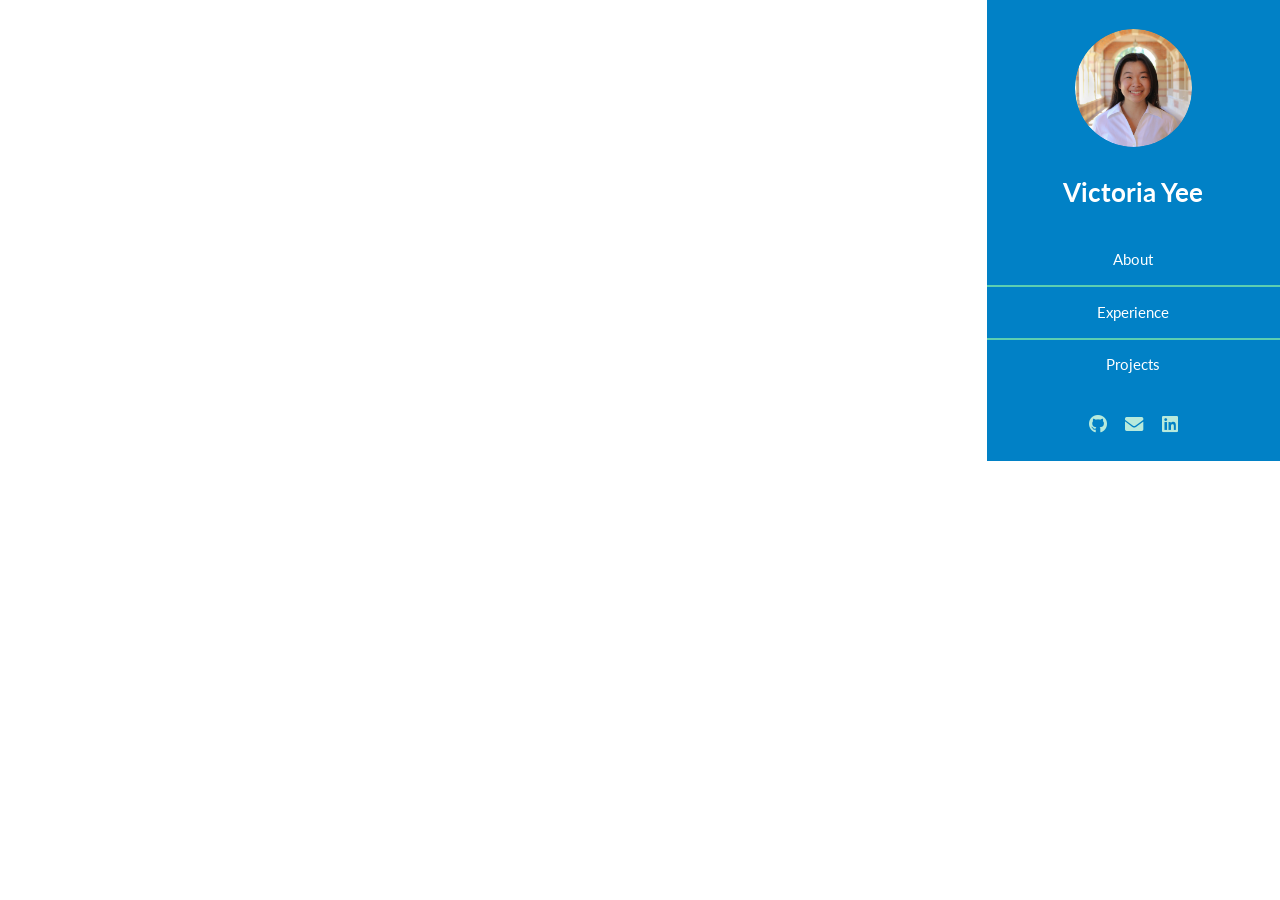
==== commit 58f8487a: "Fix HTML formatting and structure" ====
--- a/index.html
+++ b/index.html
@@ -44,7 +44,6 @@
         </li>
     </ul>
 </footer>
-			</section>
 
 		<!-- Wrapper -->
 			<div id="wrapper">
@@ -67,31 +66,29 @@
 								</div>
 							</section>
 						
-						<section id="buttons">
-						<ul class="actions">
-						    <li>
-						        <a href="mailto:vnyee16@g.ucla.edu" class="button primary icon solid fa-envelope">
-						            Email Me
-						        </a>
-						    </li>
-						
-						    <li>
-						        <a href="https://www.linkedin.com/in/victorianicoleyee/" 
-						           class="button icon brands fa-linkedin" 
-						           target="_blank">
-						            LinkedIn
-						        </a>
-						    </li>
-						
-						    <li>
-						        <a href="assets/resume/Victoria_Yee_Resume.pdf" 
-						           class="button icon solid fa-download" 
-						           download>
-						            Resume
-						        </a>
-						    </li>
-						</ul>
-						</section>
+							<ul class="actions special">
+							    <li>
+							        <a href="mailto:vnyee16@g.ucla.edu" class="button primary icon solid fa-envelope">
+							            Email Me
+							        </a>
+							    </li>
+							
+							    <li>
+							        <a href="https://www.linkedin.com/in/victorianicoleyee/" 
+							           class="button icon brands fa-linkedin" 
+							           target="_blank">
+							            LinkedIn
+							        </a>
+							    </li>
+							
+							    <li>
+							        <a href="assets/resume/Victoria_Yee_Resume.pdf" 
+							           class="button icon solid fa-download" 
+							           download>
+							            Resume
+							        </a>
+							    </li>
+							</ul>	
 
 				<!-- Footer -->
 					<section id="footer">
@@ -131,3 +128,4 @@
 
 
 
+
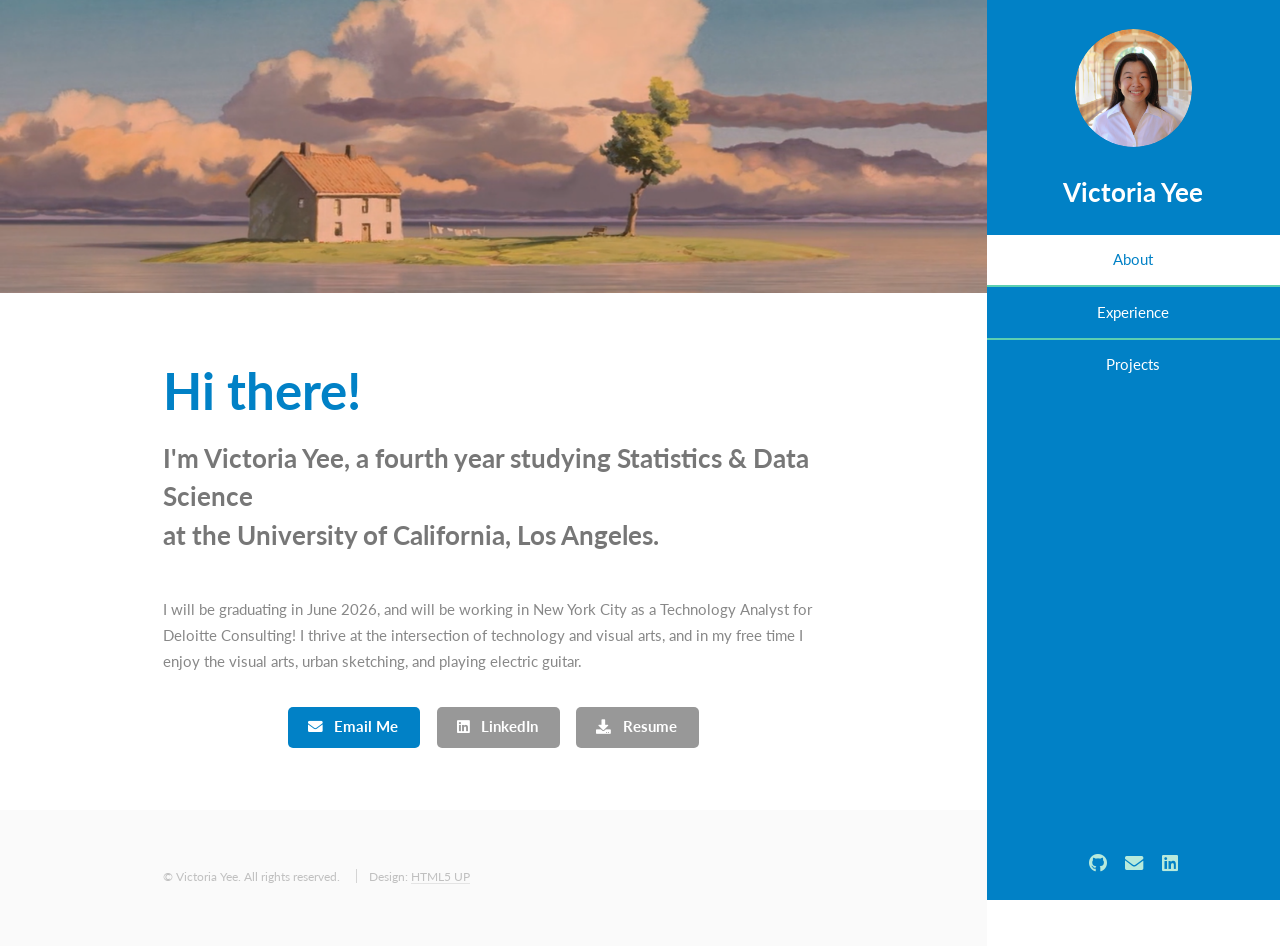
==== commit 14d20a1f: "Refactor index.html structure and content" ====
--- a/index.html
+++ b/index.html
@@ -1,5 +1,4 @@
 <!DOCTYPE HTML>
-
 <html>
 	<head>
 		<title>Victoria Yee</title>
@@ -10,122 +9,103 @@
 	<body class="is-preload">
 
 		<!-- Header -->
-			<section id="header">
-				<header>
-					<span class="image avatar"><img src="images/ucla headshot.jpg" alt="" /></span>
-					<h1 id="logo"><a href="#">Victoria Yee</a></h1>
-					
-				</header>
-				<nav id="nav">
-				    <ul>
-				        <li><a href="index.html">About</a></li>
-				        <li><a href="experience.html">Experience</a></li>
-				        <li><a href="projects.html">Projects</a></li>
-				    </ul>
-				</nav>
-				<footer>
-    <ul class="icons">
-        <li>
-            <a href="https://github.com/victoria-yee" class="icon brands fa-github" target="_blank">
-                <span class="label">GitHub</span>
-            </a>
-        </li>
+		<section id="header">
+			<header>
+				<span class="image avatar"><img src="images/ucla headshot.jpg" alt="" /></span>
+				<h1 id="logo"><a href="#">Victoria Yee</a></h1>
+			</header>
 
-        <li>
-            <a href="mailto:vnyee16@g.ucla.edu" class="icon solid fa-envelope">
-                <span class="label">Email</span>
-            </a>
-        </li>
+			<nav id="nav">
+				<ul>
+					<li><a href="index.html" class="active">About</a></li>
+					<li><a href="experience.html">Experience</a></li>
+					<li><a href="projects.html">Projects</a></li>
+				</ul>
+			</nav>
 
-        <li>
-            <a href="https://www.linkedin.com/in/victorianicoleyee/" class="icon brands fa-linkedin" target="_blank">
-                <span class="label">LinkedIn</span>
-            </a>
-        </li>
-    </ul>
-</footer>
+			<footer>
+				<ul class="icons">
+					<li>
+						<a href="https://github.com/victoria-yee" class="icon brands fa-github" target="_blank">
+							<span class="label">GitHub</span>
+						</a>
+					</li>
+					<li>
+						<a href="mailto:vnyee16@g.ucla.edu" class="icon solid fa-envelope">
+							<span class="label">Email</span>
+						</a>
+					</li>
+					<li>
+						<a href="https://www.linkedin.com/in/victorianicoleyee/" class="icon brands fa-linkedin" target="_blank">
+							<span class="label">LinkedIn</span>
+						</a>
+					</li>
+				</ul>
+			</footer>
+		</section>
 
 		<!-- Wrapper -->
-			<div id="wrapper">
+		<div id="wrapper">
 
-				<!-- Main -->
-					<div id="main">
+			<!-- Main -->
+			<div id="main">
 
-						<!-- One -->
-							<section id="one">
-								<div class="image main" data-position="center">
-									<img src="images/house.png" alt="" />
-								</div>
-								<div class="container">
-									<header class="major">
-										<h2>Hi there!</h2>
-										<p>I'm Victoria Yee, a fourth year studying Statistics & Data Science<br />
-										at the University of California, Los Angeles. </p>
-									</header>
-									<p>I will be graduating in June 2026, and will be working in New York City as a Technology Analyst for Deloitte Consulting! I thrive at the interesection of technology and visual arts, and in my free time I enjoy the visual arts, urban sketching, and playing electric guitar.</p>
-								</div>
-							</section>
-						
-							<ul class="actions special">
-							    <li>
-							        <a href="mailto:vnyee16@g.ucla.edu" class="button primary icon solid fa-envelope">
-							            Email Me
-							        </a>
-							    </li>
-							
-							    <li>
-							        <a href="https://www.linkedin.com/in/victorianicoleyee/" 
-							           class="button icon brands fa-linkedin" 
-							           target="_blank">
-							            LinkedIn
-							        </a>
-							    </li>
-							
-							    <li>
-							        <a href="assets/resume/Victoria_Yee_Resume.pdf" 
-							           class="button icon solid fa-download" 
-							           download>
-							            Resume
-							        </a>
-							    </li>
-							</ul>	
+				<!-- About -->
+				<section id="one">
+					<div class="image main" data-position="center">
+						<img src="images/house.png" alt="" />
+					</div>
+					<div class="container">
+						<header class="major">
+							<h2>Hi there!</h2>
+							<p>I'm Victoria Yee, a fourth year studying Statistics &amp; Data Science<br />
+							at the University of California, Los Angeles.</p>
+						</header>
 
-				<!-- Footer -->
-					<section id="footer">
-						<div class="container">
-							<ul class="copyright">
-								<li>&copy; Untitled. All rights reserved.</li><li>Design: <a href="http://html5up.net">HTML5 UP</a></li>
-							</ul>
-						</div>
-					</section>
+						<p>I will be graduating in June 2026, and will be working in New York City as a Technology Analyst for Deloitte Consulting! I thrive at the intersection of technology and visual arts, and in my free time I enjoy the visual arts, urban sketching, and playing electric guitar.</p>
+
+						<ul class="actions special">
+							<li>
+								<a href="mailto:vnyee16@g.ucla.edu" class="button primary icon solid fa-envelope">
+									Email Me
+								</a>
+							</li>
+							<li>
+								<a href="https://www.linkedin.com/in/victorianicoleyee/" class="button icon brands fa-linkedin" target="_blank">
+									LinkedIn
+								</a>
+							</li>
+							<li>
+								<a href="assets/resume/Victoria_Yee_Resume.pdf" class="button icon solid fa-download" download>
+									Resume
+								</a>
+							</li>
+						</ul>
+					</div>
+				</section>
 
 			</div>
 
+			<!-- Footer -->
+			<section id="footer">
+				<div class="container">
+					<ul class="copyright">
+						<li>&copy; Victoria Yee. All rights reserved.</li>
+						<li>Design: <a href="http://html5up.net">HTML5 UP</a></li>
+					</ul>
+				</div>
+			</section>
+
+		</div>
+
 		<!-- Scripts -->
-			<script src="assets/js/jquery.min.js"></script>
-			<script src="assets/js/jquery.scrollex.min.js"></script>
-			<script src="assets/js/jquery.scrolly.min.js"></script>
-			<script src="assets/js/browser.min.js"></script>
-			<script src="assets/js/breakpoints.min.js"></script>
-			<script src="assets/js/util.js"></script>
-			<script src="assets/js/main.js"></script>
+		<script src="assets/js/jquery.min.js"></script>
+		<script src="assets/js/jquery.scrollex.min.js"></script>
+		<script src="assets/js/jquery.scrolly.min.js"></script>
+		<script src="assets/js/browser.min.js"></script>
+		<script src="assets/js/breakpoints.min.js"></script>
+		<script src="assets/js/util.js"></script>
+		<script src="assets/js/main.js"></script>
 
 	</body>
-
 </html>
-
-
-
-
-
-
-
-
-
-
-
-
-
-
-
-
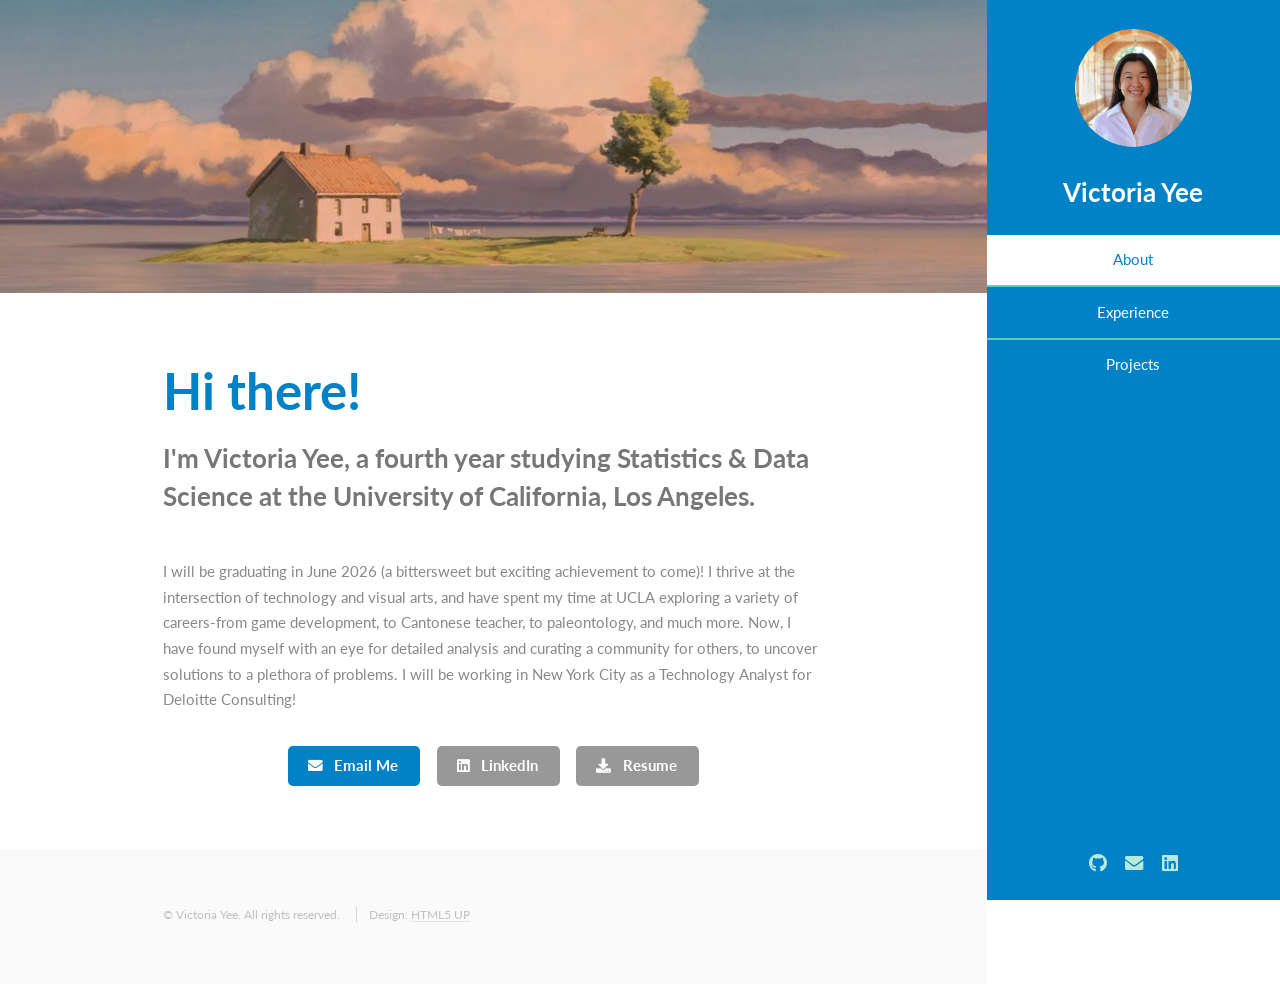
==== commit 82e72e79: "Update index.html" ====
--- a/index.html
+++ b/index.html
@@ -58,11 +58,10 @@
 					<div class="container">
 						<header class="major">
 							<h2>Hi there!</h2>
-							<p>I'm Victoria Yee, a fourth year studying Statistics &amp; Data Science<br />
-							at the University of California, Los Angeles.</p>
+							<p>I'm Victoria Yee, a fourth year studying Statistics &amp; Data Science at the University of California, Los Angeles.</p>
 						</header>
 
-						<p>I will be graduating in June 2026, and will be working in New York City as a Technology Analyst for Deloitte Consulting! I thrive at the intersection of technology and visual arts, and in my free time I enjoy the visual arts, urban sketching, and playing electric guitar.</p>
+						<p>I will be graduating in June 2026 (a bittersweet but exciting achievement to come)! I thrive at the intersection of technology and visual arts, and have spent my time at UCLA exploring a variety of careers-from game development, to Cantonese teacher, to paleontology, and much more. Now, I have found myself with an eye for detailed analysis and curating a community for others, to uncover solutions to a plethora of problems. I will be working in New York City as a Technology Analyst for Deloitte Consulting! </p>
 
 						<ul class="actions special">
 							<li>
@@ -109,3 +108,5 @@
 
 	</body>
 </html>
+
+
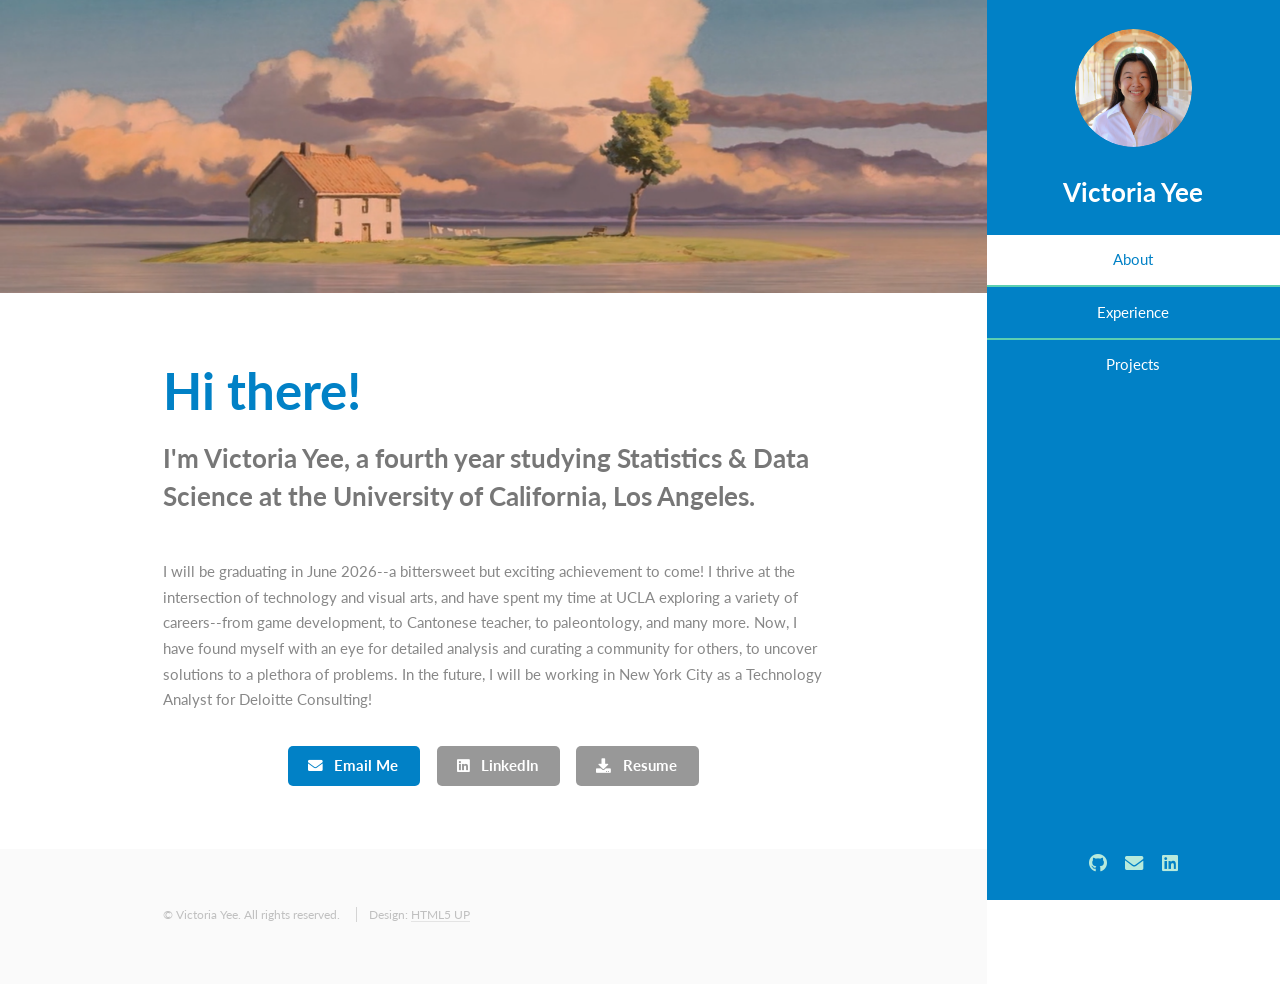
==== commit f147daeb: "Revise index.html with updated personal details Updated the content and formatting of the index.html" ====
--- a/index.html
+++ b/index.html
@@ -61,7 +61,7 @@
 							<p>I'm Victoria Yee, a fourth year studying Statistics &amp; Data Science at the University of California, Los Angeles.</p>
 						</header>
 
-						<p>I will be graduating in June 2026 (a bittersweet but exciting achievement to come)! I thrive at the intersection of technology and visual arts, and have spent my time at UCLA exploring a variety of careers-from game development, to Cantonese teacher, to paleontology, and much more. Now, I have found myself with an eye for detailed analysis and curating a community for others, to uncover solutions to a plethora of problems. I will be working in New York City as a Technology Analyst for Deloitte Consulting! </p>
+						<p>I will be graduating in June 2026--a bittersweet but exciting achievement to come! I thrive at the intersection of technology and visual arts, and have spent my time at UCLA exploring a variety of careers--from game development, to Cantonese teacher, to paleontology, and many more. Now, I have found myself with an eye for detailed analysis and curating a community for others, to uncover solutions to a plethora of problems. In the future, I will be working in New York City as a Technology Analyst for Deloitte Consulting! </p>
 
 						<ul class="actions special">
 							<li>
@@ -110,3 +110,4 @@
 </html>
 
 
+
